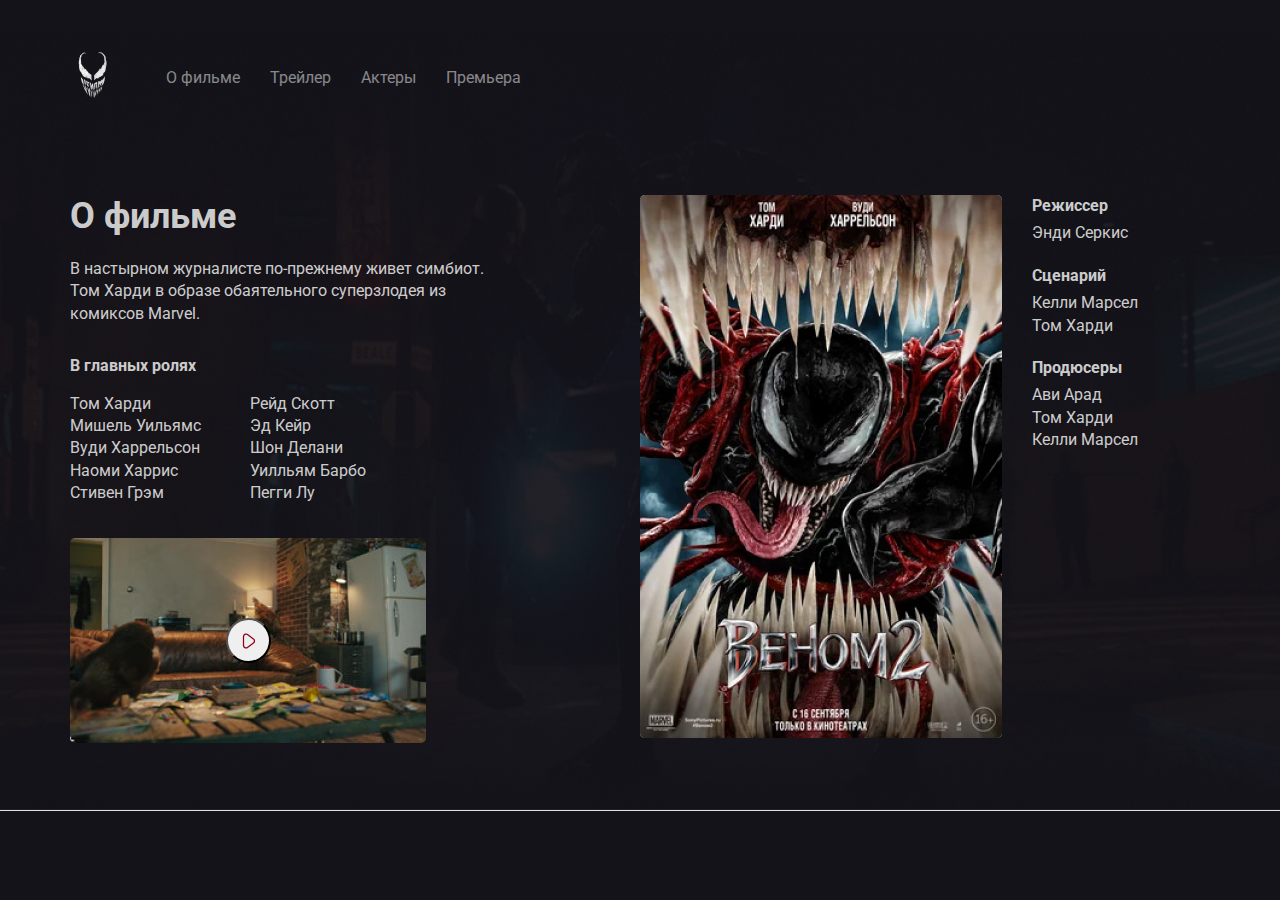
==== about.html @ 6ca97d92 "Страница about." ====
<!DOCTYPE html>
<html lang="en">

<head>
    <meta charset="UTF-8">
    <meta http-equiv="X-UA-Compatible" content="IE=edge">
    <meta name="viewport" content="width=device-width, initial-scale=1.0">

    <link rel="preconnect" href="https://fonts.gstatic.com">
    <link href="https://fonts.googleapis.com/css2?family=Roboto:wght@400;700&display=swap" rel="stylesheet">
    <link rel="stylesheet" href="css/style.css">
    <title>Document</title>

</head>

<body class="primary-bg">
    <div class="container">
        <header class="header">

            <a href="/" class="logo-link">
                <img width="46" height="71" src="img/logo.png" alt="img: logo" class="logo-image">
            </a>
            <nav class="nav">
                <ul class="nav-menu">
                    <li class="nav-menu-item">
                        <a href="" class="nav-menu-link">О фильме</a>
                    </li>
                    <li class="nav-menu-item">
                        <a href="" class="nav-menu-link">Трейлер</a>
                    </li>
                    <li class="nav-menu-item">
                        <a href="" class="nav-menu-link">Актеры</a>
                    </li>
                    <li class="nav-menu-item">
                        <a href="" class="nav-menu-link">Премьера</a>
                    </li>
                </ul>
            </nav>


        </header>
        
        <div class="content">
            <div class="col">
                <h2 class="content-title">О фильме</h2>
                <p class="content-text">В настырном журналисте по-прежнему живет симбиот. Том Харди в образе обаятельного суперзлодея из комиксов Marvel.</p>
                <h3 class="content-subtitle">В главных ролях</h3>
                <ul class="lit col-actors">
                    <li class="list-item">Том Харди</li>
                    <li class="list-item">Мишель Уильямс</li>
                    <li class="list-item">Вуди Харрельсон</li>
                    <li class="list-item">Наоми Харрис</li>
                    <li class="list-item">Стивен Грэм</li>
                    <li class="list-item">Рейд Скотт</li>
                    <li class="list-item">Эд Кейр</li>
                    <li class="list-item">Шон Делани</li>
                    <li class="list-item">Уилльям Барбо</li>
                    <li class="list-item">Пегги Лу</li>
                </ul>
                <div class="trailer">
                    <button class="play">
                        <img src="./img/play.svg" alt="" class="play-icon">
                    </button>
                </div>
            </div>
            <div class="col">
                <div class="poster-wrapper">
                    <img src="./img/poster.jpg" alt="" class="poster">
                <div class="creators">
                    <h3 class="content-subtitle">Режиссер</h3>
                    <ul class="list">
                        <li class="list-item">Энди Серкис</li>
                    </ul>
                    <h3 class="content-subtitle">Сценарий</h3>
                    <ul class="list">
                        <li class="list-item">Келли Марсел</li>
                        <li class="list-item">Том Харди</li>
                    </ul>
                    <h3 class="content-subtitle">Продюсеры</h3>
                    <ul class="list">
                        <li class="list-item">Ави Арад</li>
                        <li class="list-item">Том Харди</li>
                        <li class="list-item">Келли Марсел</li>
                    </ul>
                </div>
                </div>
            </div>
        </div>
        <!-- /.content -->
    </div>
</body>

</html>
---- css/style.css ----
*,
::after,
::before {
  margin: 0;
  padding: 0;
  box-sizing: border-box;
}

body {
  background-color: #14131a;
  color: white;
  font-family: "Roboto", "sans-serif";
}

.container {
  max-width: 1140px;
  margin: 0 auto;
}

header {
  display: flex;
  align-items: center;
  padding-top: 40px;
  margin-bottom: 80px;
}

.logo-link {
  display: inline-block;
  margin-right: 50px;
}

.nav-menu {
  display: flex;
  list-style: none;
}

.nav-menu-item {
  margin-right: 30px;
  position: relative;
  padding: 20px 0;
}

.nav-menu-item::after,
.nav-menu-item::before {
  position: absolute;
  content: "";
  height: 2px;
  width: 0;
  background-color: white;
}

.nav-menu-item::before {
  top: 10px;
  right: 0;
}

.nav-menu-item::after {
  bottom: 10px;
  left: 0;
}

.nav-menu-item:hover::after,
.nav-menu-item:hover::before {
  width: 100%;
  transition: 0.5s;
}

.nav-menu-item:hover .nav-menu-link {
  transition: 0.4s;
  color: rgb(255, 255, 255);
}

.nav-menu-link {
  text-decoration: none;
  color: rgba(255, 255, 255, 0.5);
  transition: 0.4s;
}

.film-date {
  display: block;
  font-size: 24px;
  line-height: 28px;
  color: rgba(255, 255, 255, 0.8);
  margin-bottom: 38px;
}

.film-description {
  max-width: 423px;
  margin-top: 40px;
  font-size: 16px;
  line-height: 140%;
  color: rgba(255, 255, 255, 0.8);
}

.btn-container {
  margin: 70px 0;
  display: flex;
}

.btn {
  padding: 15px 30px;
  border-radius: 5px;
  display: flex;
  justify-content: center;
  align-items: center;
  font-size: 14px;
  cursor: pointer;
}

.btn-primary {
  color: #8d0019;
  background-color: white;
  border: none;
  transition: box-shadow 0.5s;
}

.btn-primary .hover {
  display: none;
}

.btn-primary:hover .hover {
  display: block;
}

.btn-primary:hover {
  color: white;
  box-shadow: inset 240px 0 0 #8d0019;
  transition: box-shadow 0.6s;
}

.btn-primary:hover .active {
  display: none;
}

.btn-icon {
  margin-right: 10px;
}

.btn-link {
  color: white;
  text-decoration: none;
}

.btn-link .hover {
  display: none;
}

.btn-link:hover .hover {
  display: block;
}

.btn-link:hover .active {
  display: none;
}

.btn-link:hover {
  color: #8d0019;
}

.venom {
  position: absolute;
  top: 0;
  right: 0;
}

.blood {
  background: url("../img/blood.png") no-repeat top right,
    #14131a url("../img/background.jpg") no-repeat center center / 100%;
}

.content {
  display: flex;
}

.col {
  flex-basis: 50%;
}

.content-title {
  font-weight: bold;
  font-size: 36px;
  line-height: 42px;
  color: rgba(255, 255, 255, 0.8);
  margin-bottom: 21px;
}

.content-text {
  font-size: 16px;
  line-height: 140%;
  color: rgba(255, 255, 255, 0.8);
  margin-bottom: 30px;
  max-width: 423px;
}

.content-subtitle {
  font-weight: bold;
  font-size: 16px;
  line-height: 140%;
  color: rgba(255, 255, 255, 0.8);
  margin-bottom: 15px;
}

.content .list-item {
  list-style: none;
  font-weight: normal;
  font-size: 16px;
  line-height: 140%;
  color: rgba(255, 255, 255, 0.8);
}

.col-actors {
  -webkit-column-count: 2;
  -moz-column-count: 2;
  column-count: 2;
  -webkit-column-gap: 20px;
  -moz-column-gap: 20px;
  column-gap: 20px;
  max-width: 340px;
}

.content .trailer {
  width: 356px;
  height: 205px;
  background: url("../img/play.jpg") no-repeat center / contain;
  border-radius: 5px;
  display: flex;
  justify-content: center;
  align-items: center;
  cursor: pointer;
  margin-top: 33px;
  margin-bottom: 100px;
}

.trailer .play {
  height: 45px;
  width: 45px;
  border-radius: 50%;
  cursor: pointer;
}

.trailer .play-icon {
  transform: translate(1px, 2px);
}
.poster-wrapper {
  display: flex;
  align-items: start;
}

.poster {
  width: 362px;
  border-radius: 5px;
  margin-right: 30px;
}

.poster-wrapper .content-subtitle {
  margin-bottom: 5px;
}

.poster-wrapper .list {
  margin-bottom: 20px;
}

.primary-bg {
  background: #14131a url("../img/background.jpg") no-repeat center center /
    100%;
}
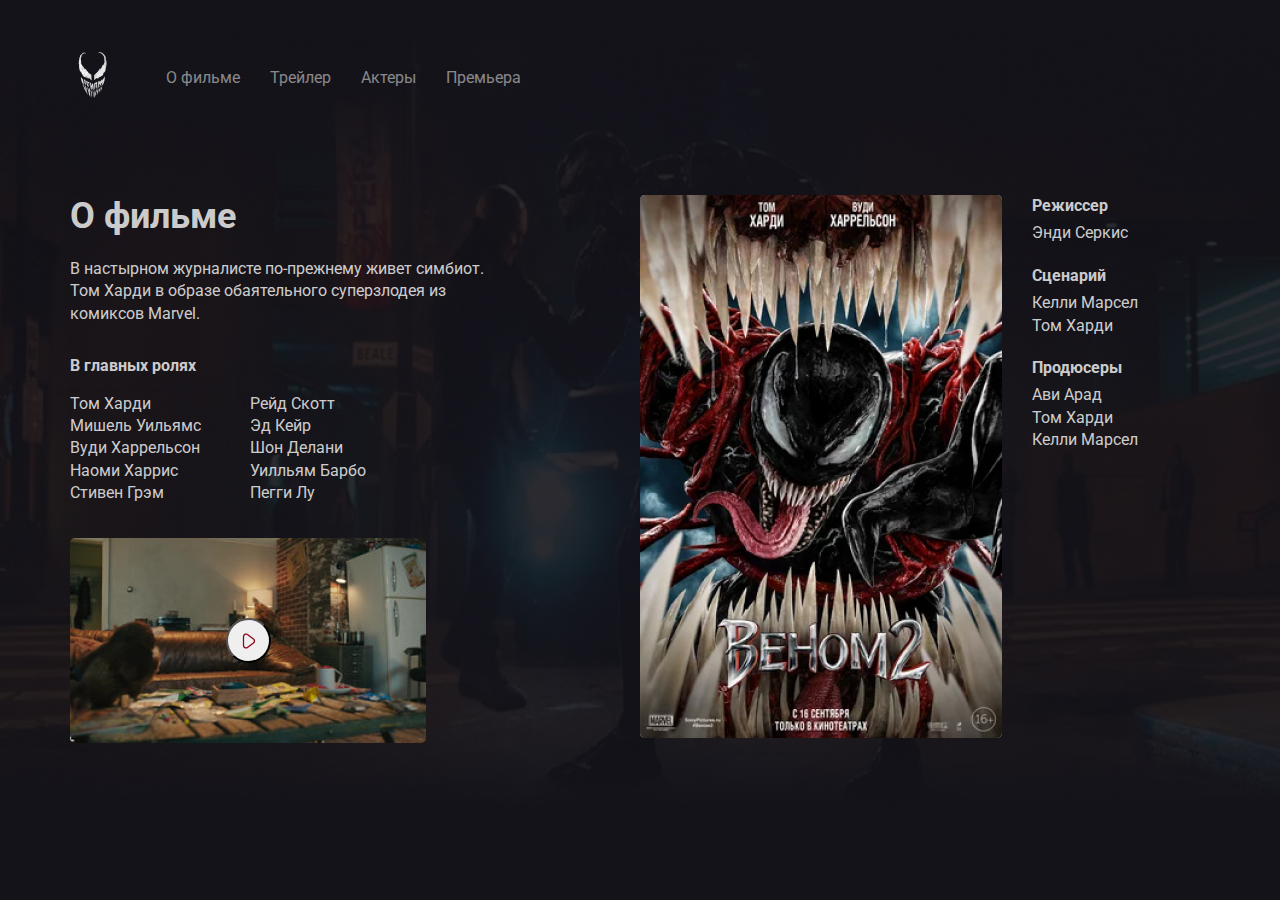
==== commit 87ffd49d: "Адаптив" ====
--- a/about.html
+++ b/about.html
@@ -13,14 +13,18 @@
 
 </head>
 
-<body class="primary-bg">
+<body class="primary-bg about">
     <div class="container">
         <header class="header">
 
-            <a href="/" class="logo-link">
+            <a href="./index.html" class="logo-link">
                 <img width="46" height="71" src="img/logo.png" alt="img: logo" class="logo-image">
             </a>
             <nav class="nav">
+                <input type="checkbox" name="" id="menu-burger" class="burger" />
+                <label class="menu_btn" for="menu-burger">
+                    <span></span>
+                </label>
                 <ul class="nav-menu">
                     <li class="nav-menu-item">
                         <a href="" class="nav-menu-link">О фильме</a>
@@ -66,28 +70,30 @@
             <div class="col">
                 <div class="poster-wrapper">
                     <img src="./img/poster.jpg" alt="" class="poster">
-                <div class="creators">
-                    <h3 class="content-subtitle">Режиссер</h3>
-                    <ul class="list">
-                        <li class="list-item">Энди Серкис</li>
-                    </ul>
-                    <h3 class="content-subtitle">Сценарий</h3>
-                    <ul class="list">
-                        <li class="list-item">Келли Марсел</li>
-                        <li class="list-item">Том Харди</li>
-                    </ul>
-                    <h3 class="content-subtitle">Продюсеры</h3>
-                    <ul class="list">
-                        <li class="list-item">Ави Арад</li>
-                        <li class="list-item">Том Харди</li>
-                        <li class="list-item">Келли Марсел</li>
-                    </ul>
-                </div>
+                    <div class="creators">
+                        <h3 class="content-subtitle">Режиссер</h3>
+                        <ul class="list">
+                            <li class="list-item">Энди Серкис</li>
+                        </ul>
+                        <h3 class="content-subtitle">Сценарий</h3>
+                        <ul class="list">
+                            <li class="list-item">Келли Марсел</li>
+                            <li class="list-item">Том Харди</li>
+                        </ul>
+                        <h3 class="content-subtitle">Продюсеры</h3>
+                        <ul class="list">
+                            <li class="list-item">Ави Арад</li>
+                            <li class="list-item">Том Харди</li>
+                            <li class="list-item">Келли Марсел</li>
+                        </ul>
+                    </div>
                 </div>
             </div>
         </div>
         <!-- /.content -->
     </div>
+    <img width="650" src="./img/venom.png" alt="img: venom" class="venom">
+
 </body>
 
 </html>--- a/css/style.css
+++ b/css/style.css
@@ -14,6 +14,7 @@
 
 .container {
   max-width: 1140px;
+  width: 90%;
   margin: 0 auto;
 }
 
@@ -81,19 +82,23 @@
   font-size: 24px;
   line-height: 28px;
   color: rgba(255, 255, 255, 0.8);
-  margin-bottom: 38px;
+  margin-bottom: 3.5%;
+}
+
+.film-logo {
+  width: 70%;
 }
 
 .film-description {
   max-width: 423px;
-  margin-top: 40px;
+  margin-top: 4.5%;
   font-size: 16px;
   line-height: 140%;
   color: rgba(255, 255, 255, 0.8);
 }
 
 .btn-container {
-  margin: 70px 0;
+  margin: 5% 0;
   display: flex;
 }
 
@@ -159,6 +164,7 @@
 
 .venom {
   position: absolute;
+  width: 50%;
   top: 0;
   right: 0;
 }
@@ -264,3 +270,171 @@
   background: #14131a url("../img/background.jpg") no-repeat center center /
     100%;
 }
+.burger {
+  display: none;
+}
+
+.about .venom {
+  display: none;
+}
+
+@media (max-width: 1024px) {
+  .content {
+    flex-direction: column;
+  }
+  .about .venom {
+    display: block;
+  }
+}
+
+@media (max-width: 768px) {
+  .venom {
+    top: 20%;
+  }
+  .blood {
+    background: #14131a;
+  }
+}
+@media (max-width: 678px) {
+  .about .venom {
+    display: none;
+  }
+}
+@media (max-width: 576px) {
+  .nav-menu {
+    position: fixed;
+    top: 0;
+    left: 100%;
+    display: flex;
+    justify-content: center;
+    align-items: center;
+    flex-direction: column;
+    width: 100%;
+    height: 100%;
+    background: #14131a;
+    z-index: 5;
+    transition: 0.5s;
+  }
+  .nav-menu-item {
+    margin-right: 0;
+    width: 100%;
+    text-align: center;
+    cursor: pointer;
+    padding: 30px 0;
+    transition: width 10.4s linear;
+  }
+  .burger {
+    opacity: 0;
+    z-index: 10;
+  }
+  .nav {
+    margin-left: auto;
+    position: relative;
+  }
+  .burger > span {
+    height: 10px;
+    width: 5px;
+    background: white;
+  }
+  .menu_btn {
+    display: flex;
+    justify-content: center;
+    align-items: center;
+    width: 26px;
+    height: 26px;
+    cursor: pointer;
+    z-index: 10;
+  }
+  .menu_btn > span,
+  .menu_btn > span::before,
+  .menu_btn > span::after {
+    display: block;
+    position: absolute;
+    width: 100%;
+    height: 2px;
+    background-color: white;
+  }
+  .menu_btn > span::before {
+    top: -7px;
+    left: 0;
+    content: "";
+  }
+  .menu_btn > span::after {
+    top: 7px;
+    content: "";
+  }
+  .burger:checked ~ .menu_btn > span {
+    transform: rotate(45deg);
+    transition: 0.4s;
+  }
+  .burger:checked ~ .menu_btn > span::before {
+    top: 0;
+    transform: rotate(0);
+    transition: 0.4s;
+  }
+  .burger:checked ~ .menu_btn > span::after {
+    top: 0;
+    transform: rotate(90deg);
+    transition: 0.4s;
+  }
+
+  .burger:checked ~ .menu_btn {
+    position: fixed;
+    top: 40px;
+    right: 40px;
+  }
+
+  .burger:checked ~ .menu_btn + .nav-menu {
+    left: 0;
+    transition: 0.6s;
+  }
+
+  .btn-container {
+    display: flex;
+    justify-content: center;
+    align-items: center;
+    flex-direction: column;
+  }
+  .film-text {
+    text-align: center;
+  }
+  .btn-container .btn {
+    margin-top: 30px;
+  }
+  .content .col .trailer,
+  .content .col .poster {
+    max-width: 360px;
+    width: 95%;
+  }
+  .content .col .trailer {
+    margin-bottom: 30px;
+  }
+  .content .col .poster {
+    margin-bottom: 30px;
+  }
+  .poster-wrapper {
+    flex-direction: column;
+  }
+  .header {
+    margin-bottom: 40px;
+  }
+}
+@media (max-width: 400px) {
+  .content .col .trailer,
+  .content .col .poster {
+    width: 100%;
+  }
+  .index .venom {
+    display: none;
+  }
+}
+@media (max-width: 320px) {
+  .col-actors {
+    -webkit-column-count: 1;
+    -moz-column-count: 1;
+    column-count: 1;
+  }
+  .content .col .trailer {
+    margin: 0;
+  }
+}
